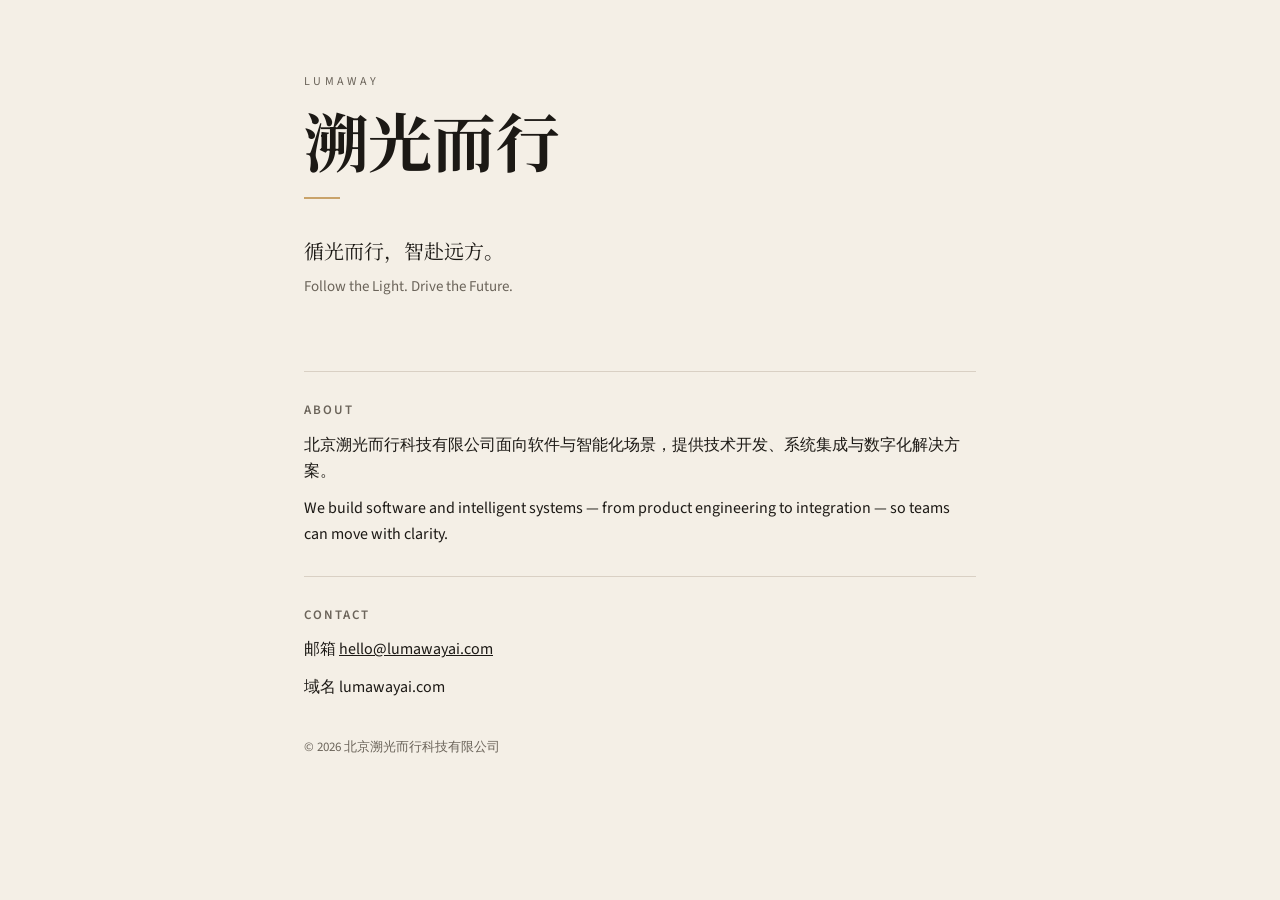
==== index.html @ dbe26340 "Add LumaWay company site. Co-authored-by: Cursor <cursoragent@cursor.com>" ====
<!DOCTYPE html>
<html lang="zh-CN">
<head>
  <meta charset="utf-8" />
  <meta name="viewport" content="width=device-width, initial-scale=1" />
  <title>溯光而行 LumaWay</title>
  <meta name="description" content="循光而行，智赴远方。北京溯光而行科技有限公司。" />
  <link rel="preconnect" href="https://fonts.googleapis.com" />
  <link rel="preconnect" href="https://fonts.gstatic.com" crossorigin />
  <link href="https://fonts.googleapis.com/css2?family=Noto+Serif+SC:wght@500;700&family=Source+Sans+3:wght@400;600&display=swap" rel="stylesheet" />
  <style>
    :root {
      --bg: #f4efe6;
      --ink: #1c1915;
      --muted: #6b645a;
      --line: #d9d0c4;
      --light: #c9a36a;
    }
    * { box-sizing: border-box; }
    html, body { margin: 0; padding: 0; }
    body {
      min-height: 100vh;
      background: var(--bg);
      color: var(--ink);
      font-family: "Source Sans 3", "PingFang SC", "Hiragino Sans GB", sans-serif;
      line-height: 1.6;
    }
    .wrap {
      max-width: 720px;
      margin: 0 auto;
      padding: 72px 24px 64px;
    }
    header { margin-bottom: 72px; }
    .brand-en {
      letter-spacing: 0.28em;
      text-transform: uppercase;
      font-size: 12px;
      color: var(--muted);
      margin: 0 0 12px;
    }
    h1 {
      font-family: "Noto Serif SC", "Songti SC", serif;
      font-weight: 700;
      font-size: clamp(40px, 8vw, 64px);
      line-height: 1.15;
      margin: 0 0 20px;
    }
    .tagline {
      font-family: "Noto Serif SC", "Songti SC", serif;
      font-size: 20px;
      margin: 0 0 8px;
    }
    .tagline-en {
      margin: 0;
      color: var(--muted);
      font-size: 15px;
    }
    section { padding: 28px 0; border-top: 1px solid var(--line); }
    h2 {
      font-size: 13px;
      letter-spacing: 0.16em;
      text-transform: uppercase;
      color: var(--muted);
      margin: 0 0 12px;
      font-weight: 600;
    }
    p { margin: 0 0 12px; }
    p:last-child { margin-bottom: 0; }
    a { color: var(--ink); }
    a:hover { color: #8a6a35; }
    .accent {
      display: inline-block;
      width: 36px;
      height: 2px;
      background: var(--light);
      margin-bottom: 28px;
    }
    footer {
      margin-top: 8px;
      color: var(--muted);
      font-size: 13px;
    }
  </style>
</head>
<body>
  <div class="wrap">
    <header>
      <p class="brand-en">LumaWay</p>
      <h1>溯光而行</h1>
      <div class="accent"></div>
      <p class="tagline">循光而行，智赴远方。</p>
      <p class="tagline-en">Follow the Light. Drive the Future.</p>
    </header>

    <section>
      <h2>About</h2>
      <p>北京溯光而行科技有限公司面向软件与智能化场景，提供技术开发、系统集成与数字化解决方案。</p>
      <p>We build software and intelligent systems — from product engineering to integration — so teams can move with clarity.</p>
    </section>

    <section>
      <h2>Contact</h2>
      <p>邮箱 <a href="mailto:hello@lumawayai.com">hello@lumawayai.com</a></p>
      <p>域名 lumawayai.com</p>
    </section>

    <footer>
      <p>© 2026 北京溯光而行科技有限公司</p>
    </footer>
  </div>
</body>
</html>
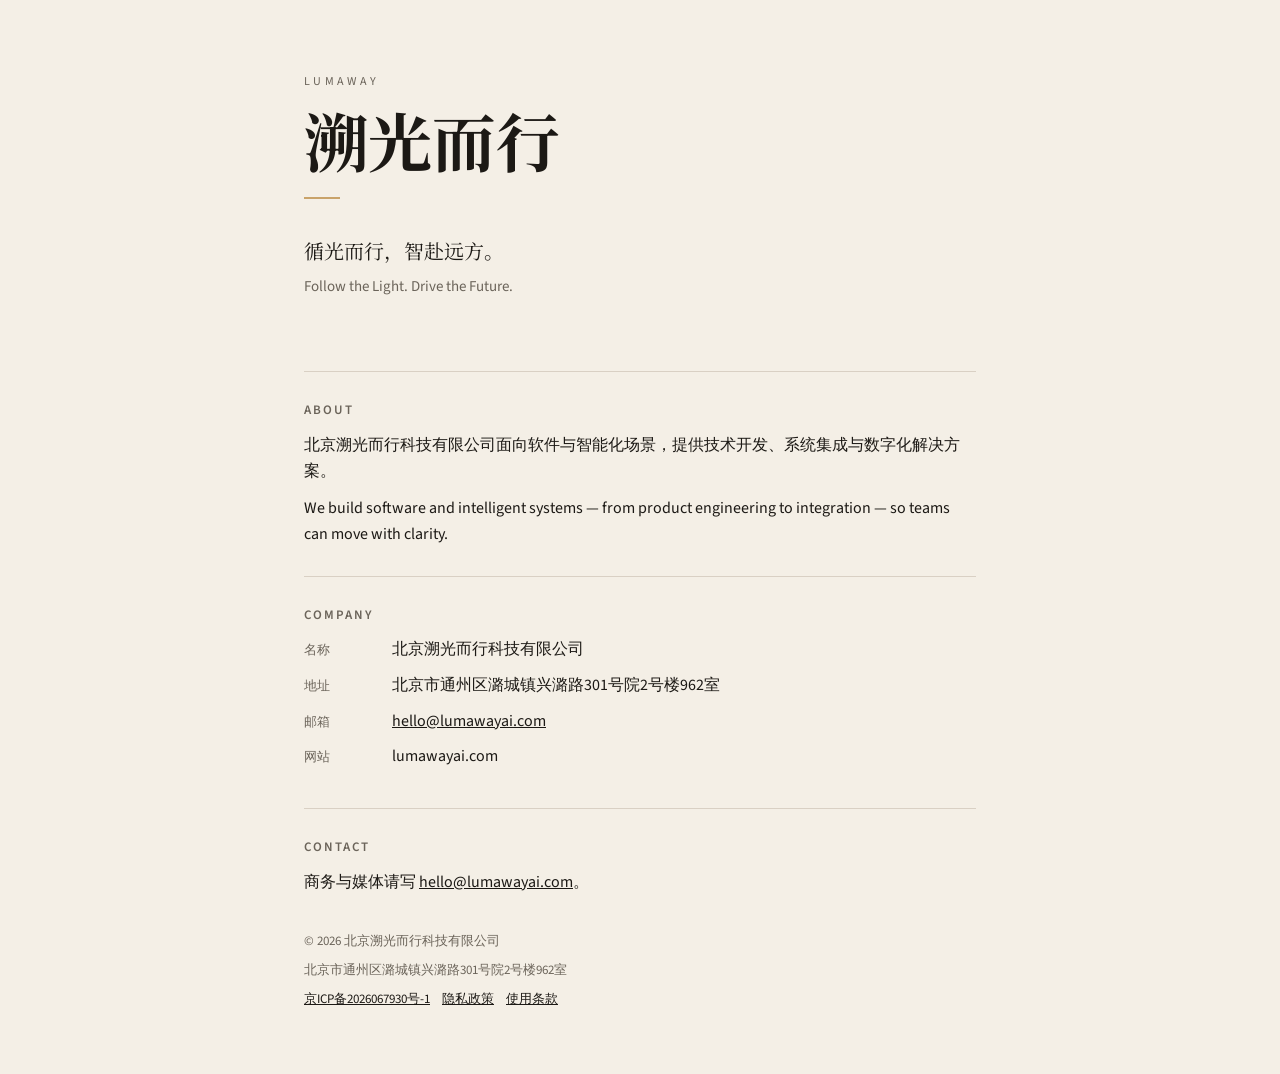
==== commit 973306f4: "Publish ICP filing number, privacy policy, and terms on the site. Co-authored-by: Cursor <cursoragen" ====
--- a/index.html
+++ b/index.html
@@ -8,79 +8,7 @@
   <link rel="preconnect" href="https://fonts.googleapis.com" />
   <link rel="preconnect" href="https://fonts.gstatic.com" crossorigin />
   <link href="https://fonts.googleapis.com/css2?family=Noto+Serif+SC:wght@500;700&family=Source+Sans+3:wght@400;600&display=swap" rel="stylesheet" />
-  <style>
-    :root {
-      --bg: #f4efe6;
-      --ink: #1c1915;
-      --muted: #6b645a;
-      --line: #d9d0c4;
-      --light: #c9a36a;
-    }
-    * { box-sizing: border-box; }
-    html, body { margin: 0; padding: 0; }
-    body {
-      min-height: 100vh;
-      background: var(--bg);
-      color: var(--ink);
-      font-family: "Source Sans 3", "PingFang SC", "Hiragino Sans GB", sans-serif;
-      line-height: 1.6;
-    }
-    .wrap {
-      max-width: 720px;
-      margin: 0 auto;
-      padding: 72px 24px 64px;
-    }
-    header { margin-bottom: 72px; }
-    .brand-en {
-      letter-spacing: 0.28em;
-      text-transform: uppercase;
-      font-size: 12px;
-      color: var(--muted);
-      margin: 0 0 12px;
-    }
-    h1 {
-      font-family: "Noto Serif SC", "Songti SC", serif;
-      font-weight: 700;
-      font-size: clamp(40px, 8vw, 64px);
-      line-height: 1.15;
-      margin: 0 0 20px;
-    }
-    .tagline {
-      font-family: "Noto Serif SC", "Songti SC", serif;
-      font-size: 20px;
-      margin: 0 0 8px;
-    }
-    .tagline-en {
-      margin: 0;
-      color: var(--muted);
-      font-size: 15px;
-    }
-    section { padding: 28px 0; border-top: 1px solid var(--line); }
-    h2 {
-      font-size: 13px;
-      letter-spacing: 0.16em;
-      text-transform: uppercase;
-      color: var(--muted);
-      margin: 0 0 12px;
-      font-weight: 600;
-    }
-    p { margin: 0 0 12px; }
-    p:last-child { margin-bottom: 0; }
-    a { color: var(--ink); }
-    a:hover { color: #8a6a35; }
-    .accent {
-      display: inline-block;
-      width: 36px;
-      height: 2px;
-      background: var(--light);
-      margin-bottom: 28px;
-    }
-    footer {
-      margin-top: 8px;
-      color: var(--muted);
-      font-size: 13px;
-    }
-  </style>
+  <link rel="stylesheet" href="site.css" />
 </head>
 <body>
   <div class="wrap">
@@ -99,13 +27,28 @@
     </section>
 
     <section>
+      <h2>Company</h2>
+      <ul class="facts">
+        <li><span>名称</span>北京溯光而行科技有限公司</li>
+        <li><span>地址</span>北京市通州区潞城镇兴潞路301号院2号楼962室</li>
+        <li><span>邮箱</span><a href="mailto:hello@lumawayai.com">hello@lumawayai.com</a></li>
+        <li><span>网站</span>lumawayai.com</li>
+      </ul>
+    </section>
+
+    <section>
       <h2>Contact</h2>
-      <p>邮箱 <a href="mailto:hello@lumawayai.com">hello@lumawayai.com</a></p>
-      <p>域名 lumawayai.com</p>
+      <p>商务与媒体请写 <a href="mailto:hello@lumawayai.com">hello@lumawayai.com</a>。</p>
     </section>
 
     <footer>
       <p>© 2026 北京溯光而行科技有限公司</p>
+      <p>北京市通州区潞城镇兴潞路301号院2号楼962室</p>
+      <p class="foot-links">
+        <a href="https://beian.miit.gov.cn/" target="_blank" rel="noopener">京ICP备2026067930号-1</a>
+        <a href="privacy.html">隐私政策</a>
+        <a href="terms.html">使用条款</a>
+      </p>
     </footer>
   </div>
 </body>
--- a/site.css
+++ b/site.css
@@ -0,0 +1,115 @@
+:root {
+  --bg: #f4efe6;
+  --ink: #1c1915;
+  --muted: #6b645a;
+  --line: #d9d0c4;
+  --light: #c9a36a;
+}
+* { box-sizing: border-box; }
+html, body { margin: 0; padding: 0; }
+body {
+  min-height: 100vh;
+  background: var(--bg);
+  color: var(--ink);
+  font-family: "Source Sans 3", "PingFang SC", "Hiragino Sans GB", sans-serif;
+  line-height: 1.6;
+}
+.wrap {
+  max-width: 720px;
+  margin: 0 auto;
+  padding: 72px 24px 64px;
+}
+header { margin-bottom: 72px; }
+.brand-en {
+  letter-spacing: 0.28em;
+  text-transform: uppercase;
+  font-size: 12px;
+  color: var(--muted);
+  margin: 0 0 12px;
+}
+h1 {
+  font-family: "Noto Serif SC", "Songti SC", serif;
+  font-weight: 700;
+  font-size: clamp(40px, 8vw, 64px);
+  line-height: 1.15;
+  margin: 0 0 20px;
+}
+.legal h1 {
+  font-size: clamp(28px, 6vw, 40px);
+  margin-bottom: 12px;
+}
+.tagline {
+  font-family: "Noto Serif SC", "Songti SC", serif;
+  font-size: 20px;
+  margin: 0 0 8px;
+}
+.tagline-en {
+  margin: 0;
+  color: var(--muted);
+  font-size: 15px;
+}
+.updated {
+  margin: 0;
+  color: var(--muted);
+  font-size: 14px;
+}
+section { padding: 28px 0; border-top: 1px solid var(--line); }
+h2 {
+  font-size: 13px;
+  letter-spacing: 0.16em;
+  text-transform: uppercase;
+  color: var(--muted);
+  margin: 0 0 12px;
+  font-weight: 600;
+}
+.legal h2 {
+  font-size: 15px;
+  letter-spacing: 0.04em;
+  text-transform: none;
+  color: var(--ink);
+  margin: 28px 0 10px;
+}
+p { margin: 0 0 12px; }
+p:last-child { margin-bottom: 0; }
+ul {
+  margin: 0 0 12px;
+  padding-left: 1.2em;
+}
+li { margin: 0 0 6px; }
+a { color: var(--ink); }
+a:hover { color: #8a6a35; }
+.accent {
+  display: inline-block;
+  width: 36px;
+  height: 2px;
+  background: var(--light);
+  margin-bottom: 28px;
+}
+.facts {
+  margin: 0;
+  padding: 0;
+  list-style: none;
+}
+.facts li {
+  display: flex;
+  gap: 16px;
+  margin: 0 0 10px;
+  align-items: baseline;
+}
+.facts span {
+  flex: 0 0 72px;
+  color: var(--muted);
+  font-size: 13px;
+}
+footer {
+  margin-top: 8px;
+  color: var(--muted);
+  font-size: 13px;
+}
+footer p { margin: 0 0 8px; }
+.foot-links {
+  display: flex;
+  flex-wrap: wrap;
+  gap: 8px 12px;
+}
+.back { margin-bottom: 32px; font-size: 14px; }
